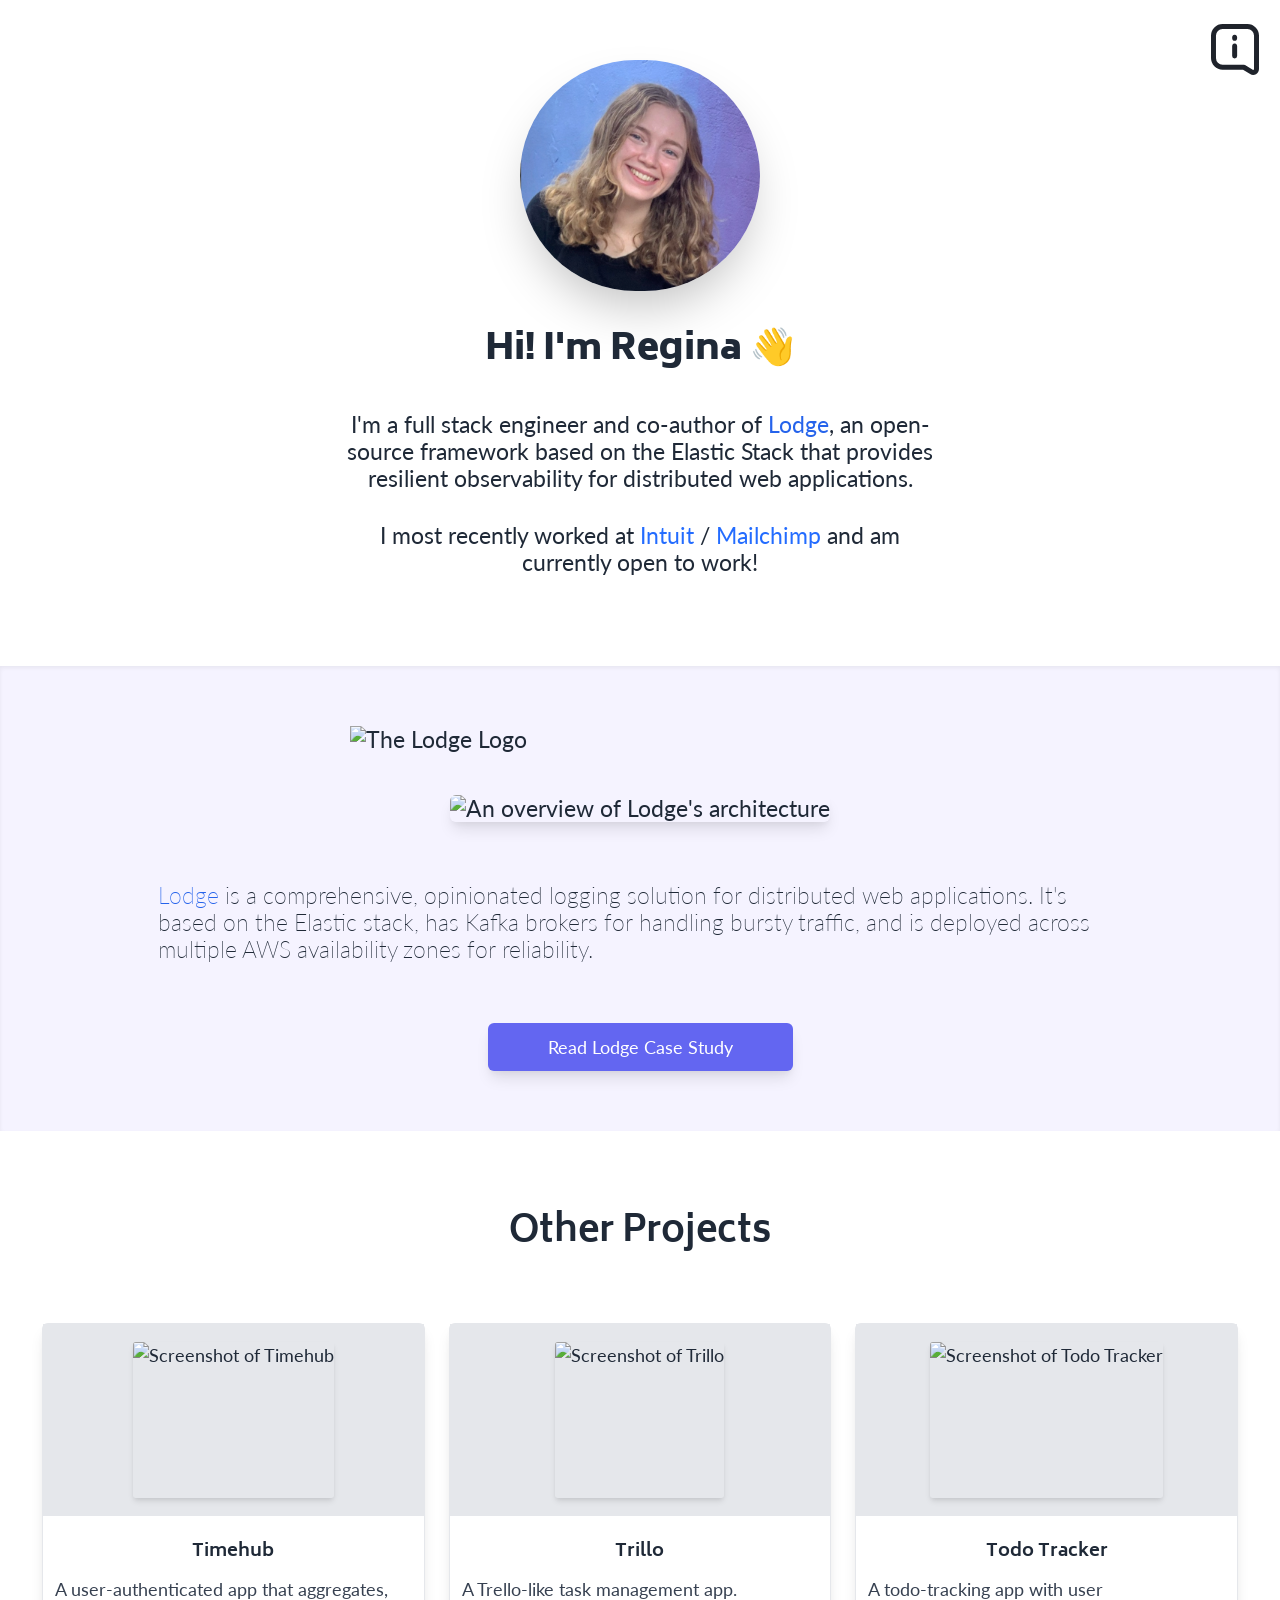
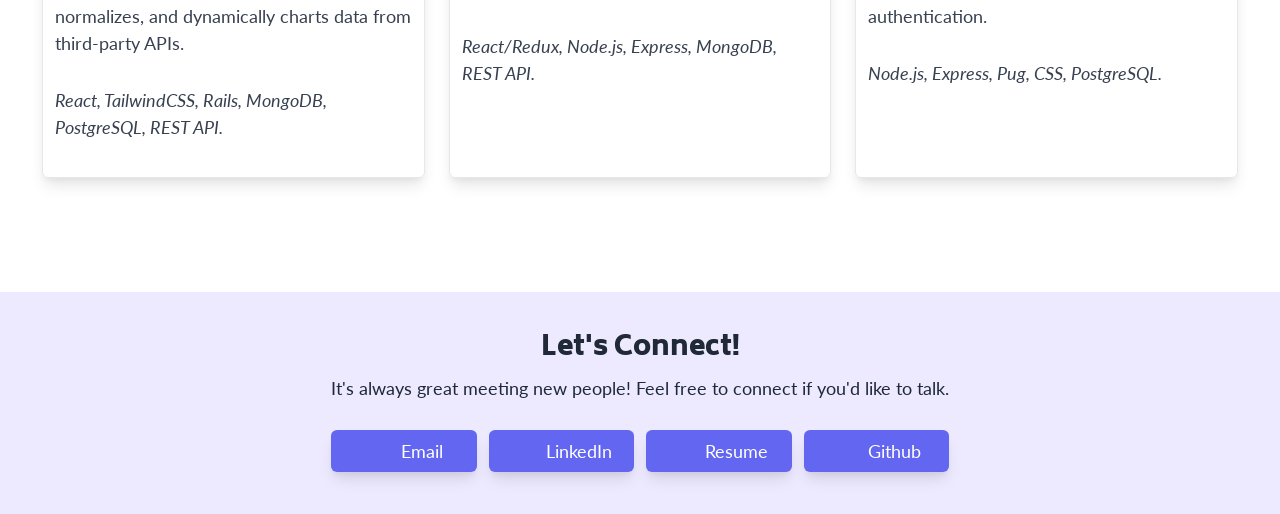
==== index.html @ 8750add6 "Updates" ====
<!doctype html><html lang="en"><head><meta charset="utf-8"/><link rel="icon" href="./favicon.ico"/><meta name="viewport" content="width=device-width,initial-scale=1"/><meta name="theme-color" content="#000000"/><meta name="description" content="Regina Donovan's personal website"/><meta property="og:title" content="Regina Donovan"/><meta property="og:description" content="Full stack engineer and co-author of Lodge."/><meta property="og:image" content="./frontpage.png"/><link rel="apple-touch-icon" href="./wave.svg"/><link rel="manifest" href="./manifest.json"/><link rel="preconnect" href="https://fonts.googleapis.com"/><link rel="preconnect" href="https://fonts.gstatic.com" crossorigin/><link href="https://fonts.googleapis.com/css2?family=Biryani:wght@200;300;400;600;700;800;900&family=Lato:ital,wght@0,400;0,900;1,400&display=swap" rel="stylesheet"/><title>Regina Donovan</title><link href="./static/css/main.b4995a9e.chunk.css" rel="stylesheet"></head><body><noscript>You need to enable JavaScript to run this app.</noscript><div id="root"></div><script>!function(e){function t(t){for(var n,i,l=t[0],f=t[1],a=t[2],c=0,s=[];c<l.length;c++)i=l[c],Object.prototype.hasOwnProperty.call(o,i)&&o[i]&&s.push(o[i][0]),o[i]=0;for(n in f)Object.prototype.hasOwnProperty.call(f,n)&&(e[n]=f[n]);for(p&&p(t);s.length;)s.shift()();return u.push.apply(u,a||[]),r()}function r(){for(var e,t=0;t<u.length;t++){for(var r=u[t],n=!0,l=1;l<r.length;l++){var f=r[l];0!==o[f]&&(n=!1)}n&&(u.splice(t--,1),e=i(i.s=r[0]))}return e}var n={},o={1:0},u=[];function i(t){if(n[t])return n[t].exports;var r=n[t]={i:t,l:!1,exports:{}};return e[t].call(r.exports,r,r.exports,i),r.l=!0,r.exports}i.m=e,i.c=n,i.d=function(e,t,r){i.o(e,t)||Object.defineProperty(e,t,{enumerable:!0,get:r})},i.r=function(e){"undefined"!=typeof Symbol&&Symbol.toStringTag&&Object.defineProperty(e,Symbol.toStringTag,{value:"Module"}),Object.defineProperty(e,"__esModule",{value:!0})},i.t=function(e,t){if(1&t&&(e=i(e)),8&t)return e;if(4&t&&"object"==typeof e&&e&&e.__esModule)return e;var r=Object.create(null);if(i.r(r),Object.defineProperty(r,"default",{enumerable:!0,value:e}),2&t&&"string"!=typeof e)for(var n in e)i.d(r,n,function(t){return e[t]}.bind(null,n));return r},i.n=function(e){var t=e&&e.__esModule?function(){return e.default}:function(){return e};return i.d(t,"a",t),t},i.o=function(e,t){return Object.prototype.hasOwnProperty.call(e,t)},i.p="./";var l=this["webpackJsonpmy-website"]=this["webpackJsonpmy-website"]||[],f=l.push.bind(l);l.push=t,l=l.slice();for(var a=0;a<l.length;a++)t(l[a]);var p=f;r()}([])</script><script src="./static/js/2.69c8352d.chunk.js"></script><script src="./static/js/main.b5d89f6e.chunk.js"></script></body></html>
---- static/css/main.b4995a9e.chunk.css ----
/*! tailwindcss v2.2.17 | MIT License | https://tailwindcss.com */

/*! modern-normalize v1.1.0 | MIT License | https://github.com/sindresorhus/modern-normalize */html{-moz-tab-size:4;tab-size:4;line-height:1.15;-webkit-text-size-adjust:100%}body{margin:0;font-family:system-ui,-apple-system,"Segoe UI",Roboto,Helvetica,Arial,sans-serif,"Apple Color Emoji","Segoe UI Emoji"}hr{height:0;color:inherit}abbr[title]{-webkit-text-decoration:underline dotted;text-decoration:underline dotted}b,strong{font-weight:bolder}code,kbd,pre,samp{font-family:ui-monospace,SFMono-Regular,Consolas,"Liberation Mono",Menlo,monospace;font-size:1em}small{font-size:80%}sub,sup{font-size:75%;line-height:0;position:relative;vertical-align:baseline}sub{bottom:-.25em}sup{top:-.5em}table{text-indent:0;border-color:inherit}button,input,optgroup,select,textarea{font-family:inherit;font-size:100%;line-height:1.15;margin:0}button,select{text-transform:none}button{-webkit-appearance:button}::-moz-focus-inner{border-style:none;padding:0}legend{padding:0}progress{vertical-align:baseline}::-webkit-inner-spin-button,::-webkit-outer-spin-button{height:auto}::-webkit-search-decoration{-webkit-appearance:none}::-webkit-file-upload-button{-webkit-appearance:button;font:inherit}summary{display:list-item}blockquote,dd,dl,figure,h1,h2,h3,h4,h5,h6,hr,p,pre{margin:0}button{background-color:transparent;background-image:none}fieldset,ol,ul{margin:0;padding:0}ol,ul{list-style:none}html{font-family:ui-sans-serif,system-ui,-apple-system,BlinkMacSystemFont,"Segoe UI",Roboto,"Helvetica Neue",Arial,"Noto Sans",sans-serif,"Apple Color Emoji","Segoe UI Emoji","Segoe UI Symbol","Noto Color Emoji";line-height:1.5}body{font-family:inherit;line-height:inherit}*,:after,:before{box-sizing:border-box;border:0 solid}hr{border-top-width:1px}img{border-style:solid}textarea{resize:vertical}input:-ms-input-placeholder,textarea:-ms-input-placeholder{opacity:1;color:#9ca3af}input::placeholder,textarea::placeholder{opacity:1;color:#9ca3af}button{cursor:pointer}table{border-collapse:collapse}h1,h2,h3,h4,h5,h6{font-size:inherit;font-weight:inherit}a{color:inherit;text-decoration:inherit}button,input,optgroup,select,textarea{padding:0;line-height:inherit;color:inherit}code,kbd,pre,samp{font-family:ui-monospace,SFMono-Regular,Menlo,Monaco,Consolas,"Liberation Mono","Courier New",monospace}audio,canvas,embed,iframe,img,object,svg,video{display:block;vertical-align:middle}img,video{max-width:100%;height:auto}*,:after,:before{--tw-border-opacity:1;border-color:rgba(229,231,235,var(--tw-border-opacity))}code{font-size:.875rem;line-height:1.25rem;padding:.25rem .375rem;--tw-bg-opacity:1;background-color:rgba(243,244,246,var(--tw-bg-opacity));border-radius:.25rem}.fixed{position:fixed}.relative{position:relative}.top-8{top:2rem}.top-20{top:5rem}.right-8{right:2rem}.z-0{z-index:0}.z-50{z-index:50}.mx-12{margin-left:3rem;margin-right:3rem}.mx-14{margin-left:3.5rem;margin-right:3.5rem}.my-14{margin-top:3.5rem;margin-bottom:3.5rem}.mt-8{margin-top:2rem}.mt-10{margin-top:2.5rem}.mt-14{margin-top:3.5rem}.mt-20{margin-top:5rem}.mr-2{margin-right:.5rem}.mb-4{margin-bottom:1rem}.mb-10{margin-bottom:2.5rem}.mb-14{margin-bottom:3.5rem}.mb-20{margin-bottom:5rem}.mb-24{margin-bottom:6rem}.inline-block{display:inline-block}.inline{display:inline}.flex{display:flex}.table{display:table}.grid{display:grid}.h-16{height:4rem}.h-52{height:13rem}.h-64{height:16rem}.w-10{width:2.5rem}.w-14{width:3.5rem}.w-16{width:4rem}.w-80{width:20rem}.w-10\/12{width:83.333333%}.w-full{width:100%}.max-w-screen-sm{max-width:640px}.max-w-screen-md{max-width:768px}.max-w-screen-lg{max-width:1024px}.max-w-screen-xl{max-width:1280px}.flex-1{flex:1 1 0%}.transform{--tw-translate-x:0;--tw-translate-y:0;--tw-rotate:0;--tw-skew-x:0;--tw-skew-y:0;--tw-scale-x:1;--tw-scale-y:1;transform:translateX(var(--tw-translate-x)) translateY(var(--tw-translate-y)) rotate(var(--tw-rotate)) skewX(var(--tw-skew-x)) skewY(var(--tw-skew-y)) scaleX(var(--tw-scale-x)) scaleY(var(--tw-scale-y))}.translate-y-0{--tw-translate-y:0px}.-translate-y-2{--tw-translate-y:-0.5rem}.-translate-y-96{--tw-translate-y:-24rem}.rotate-0{--tw-rotate:0deg}.rotate-6{--tw-rotate:6deg}.-rotate-12{--tw-rotate:-12deg}.scale-90{--tw-scale-x:.9;--tw-scale-y:.9}.scale-105{--tw-scale-x:1.05;--tw-scale-y:1.05}.scale-110{--tw-scale-x:1.1;--tw-scale-y:1.1}@keyframes spin{to{transform:rotate(1turn)}}@keyframes ping{75%,to{transform:scale(2);opacity:0}}@keyframes pulse{50%{opacity:.5}}@keyframes bounce{0%,to{transform:translateY(-25%);animation-timing-function:cubic-bezier(.8,0,1,1)}50%{transform:none;animation-timing-function:cubic-bezier(0,0,.2,1)}}.cursor-default{cursor:default}.cursor-pointer{cursor:pointer}.grid-cols-1{grid-template-columns:repeat(1,minmax(0,1fr))}.grid-cols-2{grid-template-columns:repeat(2,minmax(0,1fr))}.grid-rows-2{grid-template-rows:repeat(2,minmax(0,1fr))}.flex-col{flex-direction:column}.items-center{align-items:center}.justify-center{justify-content:center}.gap-4{gap:1rem}.gap-8{gap:2rem}.overflow-hidden{overflow:hidden}.rounded{border-radius:.25rem}.rounded-lg{border-radius:.5rem}.rounded-full{border-radius:9999px}.border{border-width:1px}.bg-gray-200{--tw-bg-opacity:1;background-color:rgba(229,231,235,var(--tw-bg-opacity))}.bg-gray-800{--tw-bg-opacity:1;background-color:rgba(31,41,55,var(--tw-bg-opacity))}.bg-indigo-500{--tw-bg-opacity:1;background-color:rgba(99,102,241,var(--tw-bg-opacity))}.bg-purple-50{--tw-bg-opacity:1;background-color:rgba(245,243,255,var(--tw-bg-opacity))}.bg-purple-100{--tw-bg-opacity:1;background-color:rgba(237,233,254,var(--tw-bg-opacity))}.hover\:bg-indigo-500:hover{--tw-bg-opacity:1;background-color:rgba(99,102,241,var(--tw-bg-opacity))}.hover\:bg-indigo-600:hover{--tw-bg-opacity:1;background-color:rgba(79,70,229,var(--tw-bg-opacity))}.hover\:bg-indigo-700:hover{--tw-bg-opacity:1;background-color:rgba(67,56,202,var(--tw-bg-opacity))}.object-cover{object-fit:cover}.p-1{padding:.25rem}.p-6{padding:1.5rem}.px-4{padding-left:1rem;padding-right:1rem}.px-10{padding-left:2.5rem;padding-right:2.5rem}.px-14{padding-left:3.5rem;padding-right:3.5rem}.py-3{padding-top:.75rem;padding-bottom:.75rem}.py-4{padding-top:1rem;padding-bottom:1rem}.py-14{padding-top:3.5rem;padding-bottom:3.5rem}.pt-20{padding-top:5rem}.pb-4{padding-bottom:1rem}.pb-8{padding-bottom:2rem}.pb-10{padding-bottom:2.5rem}.pb-14{padding-bottom:3.5rem}.pb-20{padding-bottom:5rem}.text-left{text-align:left}.text-center{text-align:center}.text-2xl{font-size:1.5rem;line-height:2rem}.text-3xl{font-size:1.875rem;line-height:2.25rem}.text-4xl{font-size:2.25rem;line-height:2.5rem}.text-5xl{font-size:3rem;line-height:1}.font-extralight{font-weight:200}.font-bold{font-weight:700}.font-black{font-weight:900}.italic{font-style:italic}.leading-9{line-height:2.25rem}.text-white{--tw-text-opacity:1;color:rgba(255,255,255,var(--tw-text-opacity))}.text-gray-700{--tw-text-opacity:1;color:rgba(55,65,81,var(--tw-text-opacity))}.text-gray-800{--tw-text-opacity:1;color:rgba(31,41,55,var(--tw-text-opacity))}.text-blue-600{--tw-text-opacity:1;color:rgba(37,99,235,var(--tw-text-opacity))}.hover\:text-blue-800:hover{--tw-text-opacity:1;color:rgba(30,64,175,var(--tw-text-opacity))}*,:after,:before{--tw-shadow:0 0 transparent}.shadow-md{--tw-shadow:0 4px 6px -1px rgba(0,0,0,0.1),0 2px 4px -1px rgba(0,0,0,0.06)}.shadow-lg,.shadow-md{box-shadow:var(--tw-ring-offset-shadow,0 0 transparent),var(--tw-ring-shadow,0 0 transparent),var(--tw-shadow)}.shadow-lg{--tw-shadow:0 10px 15px -3px rgba(0,0,0,0.1),0 4px 6px -2px rgba(0,0,0,0.05)}.shadow-2xl{--tw-shadow:0 25px 50px -12px rgba(0,0,0,0.25)}.shadow-2xl,.shadow-inner{box-shadow:var(--tw-ring-offset-shadow,0 0 transparent),var(--tw-ring-shadow,0 0 transparent),var(--tw-shadow)}.shadow-inner{--tw-shadow:inset 0 2px 4px 0 rgba(0,0,0,0.06)}*,:after,:before{--tw-ring-inset:var(--tw-empty,/*!*/ /*!*/);--tw-ring-offset-width:0px;--tw-ring-offset-color:#fff;--tw-ring-color:rgba(59,130,246,0.5);--tw-ring-offset-shadow:0 0 transparent;--tw-ring-shadow:0 0 transparent}.transition{transition-property:background-color,border-color,color,fill,stroke,opacity,box-shadow,transform,filter,-webkit-backdrop-filter;transition-property:background-color,border-color,color,fill,stroke,opacity,box-shadow,transform,filter,backdrop-filter;transition-property:background-color,border-color,color,fill,stroke,opacity,box-shadow,transform,filter,backdrop-filter,-webkit-backdrop-filter;transition-timing-function:cubic-bezier(.4,0,.2,1);transition-duration:.15s}.delay-100{transition-delay:.1s}.duration-100{transition-duration:.1s}.duration-150{transition-duration:.15s}.duration-200{transition-duration:.2s}.duration-300{transition-duration:.3s}.duration-500{transition-duration:.5s}.ease-out{transition-timing-function:cubic-bezier(0,0,.2,1)}.ease-in-out{transition-timing-function:cubic-bezier(.4,0,.2,1)}.intuit{color:#236cff}.intuit:hover{color:#1a54c9}html{font-size:12px}body{font-family:"Lato",sans-serif}h1,h2,h3,h4,h5,h6{font-family:"Biryani",sans-serif}@media (min-width:768px){.md\:grid-cols-2{grid-template-columns:repeat(2,minmax(0,1fr))}}@media (min-width:1024px){.lg\:grid-cols-3{grid-template-columns:repeat(3,minmax(0,1fr))}}@media (min-width:1280px){.xl\:mt-20{margin-top:5rem}.xl\:max-w-screen-lg{max-width:1024px}.xl\:grid-cols-4{grid-template-columns:repeat(4,minmax(0,1fr))}.xl\:grid-rows-1{grid-template-rows:repeat(1,minmax(0,1fr))}.xl\:px-20{padding-left:5rem;padding-right:5rem}}
/*# sourceMappingURL=main.b4995a9e.chunk.css.map */
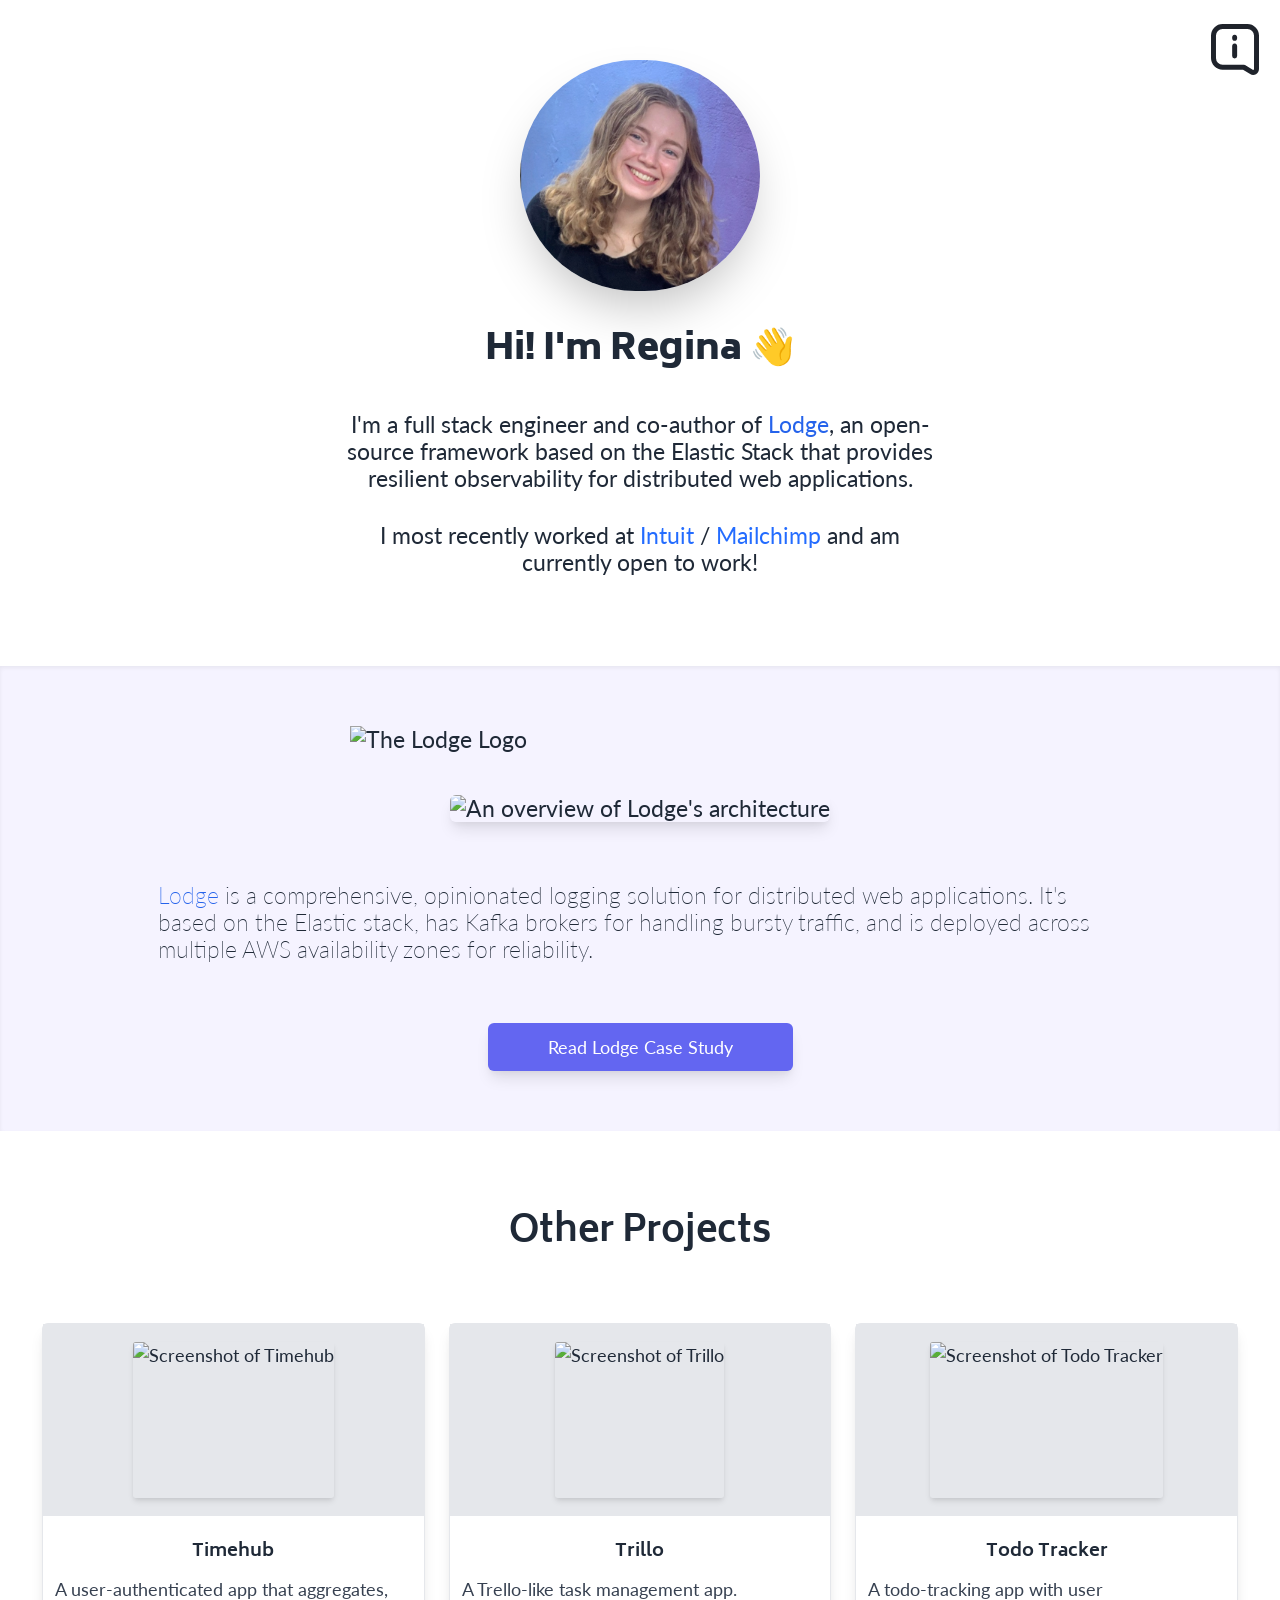
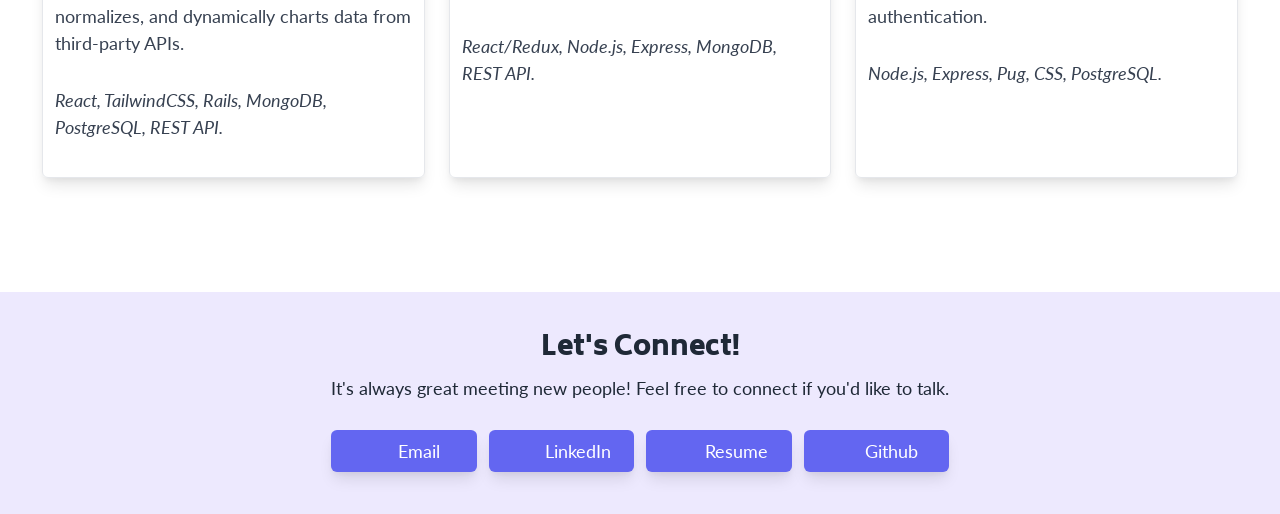
==== commit a112cb2b: "Updates" ====
--- a/index.html
+++ b/index.html
@@ -1 +1 @@
-<!doctype html><html lang="en"><head><meta charset="utf-8"/><link rel="icon" href="./favicon.ico"/><meta name="viewport" content="width=device-width,initial-scale=1"/><meta name="theme-color" content="#000000"/><meta name="description" content="Regina Donovan's personal website"/><meta property="og:title" content="Regina Donovan"/><meta property="og:description" content="Full stack engineer and co-author of Lodge."/><meta property="og:image" content="./frontpage.png"/><link rel="apple-touch-icon" href="./wave.svg"/><link rel="manifest" href="./manifest.json"/><link rel="preconnect" href="https://fonts.googleapis.com"/><link rel="preconnect" href="https://fonts.gstatic.com" crossorigin/><link href="https://fonts.googleapis.com/css2?family=Biryani:wght@200;300;400;600;700;800;900&family=Lato:ital,wght@0,400;0,900;1,400&display=swap" rel="stylesheet"/><title>Regina Donovan</title><link href="./static/css/main.b4995a9e.chunk.css" rel="stylesheet"></head><body><noscript>You need to enable JavaScript to run this app.</noscript><div id="root"></div><script>!function(e){function t(t){for(var n,i,l=t[0],f=t[1],a=t[2],c=0,s=[];c<l.length;c++)i=l[c],Object.prototype.hasOwnProperty.call(o,i)&&o[i]&&s.push(o[i][0]),o[i]=0;for(n in f)Object.prototype.hasOwnProperty.call(f,n)&&(e[n]=f[n]);for(p&&p(t);s.length;)s.shift()();return u.push.apply(u,a||[]),r()}function r(){for(var e,t=0;t<u.length;t++){for(var r=u[t],n=!0,l=1;l<r.length;l++){var f=r[l];0!==o[f]&&(n=!1)}n&&(u.splice(t--,1),e=i(i.s=r[0]))}return e}var n={},o={1:0},u=[];function i(t){if(n[t])return n[t].exports;var r=n[t]={i:t,l:!1,exports:{}};return e[t].call(r.exports,r,r.exports,i),r.l=!0,r.exports}i.m=e,i.c=n,i.d=function(e,t,r){i.o(e,t)||Object.defineProperty(e,t,{enumerable:!0,get:r})},i.r=function(e){"undefined"!=typeof Symbol&&Symbol.toStringTag&&Object.defineProperty(e,Symbol.toStringTag,{value:"Module"}),Object.defineProperty(e,"__esModule",{value:!0})},i.t=function(e,t){if(1&t&&(e=i(e)),8&t)return e;if(4&t&&"object"==typeof e&&e&&e.__esModule)return e;var r=Object.create(null);if(i.r(r),Object.defineProperty(r,"default",{enumerable:!0,value:e}),2&t&&"string"!=typeof e)for(var n in e)i.d(r,n,function(t){return e[t]}.bind(null,n));return r},i.n=function(e){var t=e&&e.__esModule?function(){return e.default}:function(){return e};return i.d(t,"a",t),t},i.o=function(e,t){return Object.prototype.hasOwnProperty.call(e,t)},i.p="./";var l=this["webpackJsonpmy-website"]=this["webpackJsonpmy-website"]||[],f=l.push.bind(l);l.push=t,l=l.slice();for(var a=0;a<l.length;a++)t(l[a]);var p=f;r()}([])</script><script src="./static/js/2.69c8352d.chunk.js"></script><script src="./static/js/main.b5d89f6e.chunk.js"></script></body></html>+<!doctype html><html lang="en"><head><meta charset="utf-8"/><link rel="icon" href="./favicon.ico"/><meta name="viewport" content="width=device-width,initial-scale=1"/><meta name="theme-color" content="#000000"/><meta name="description" content="Regina Donovan's personal website"/><meta property="og:title" content="Regina Donovan"/><meta property="og:description" content="Full stack engineer and co-author of Lodge."/><meta property="og:image" content="./frontpage.png"/><link rel="apple-touch-icon" href="./wave.svg"/><link rel="manifest" href="./manifest.json"/><link rel="preconnect" href="https://fonts.googleapis.com"/><link rel="preconnect" href="https://fonts.gstatic.com" crossorigin/><link href="https://fonts.googleapis.com/css2?family=Biryani:wght@200;300;400;600;700;800;900&family=Lato:ital,wght@0,400;0,900;1,400&display=swap" rel="stylesheet"/><title>Regina Donovan</title><link href="./static/css/main.af8da642.chunk.css" rel="stylesheet"></head><body><noscript>You need to enable JavaScript to run this app.</noscript><div id="root"></div><script>!function(e){function t(t){for(var n,i,l=t[0],f=t[1],a=t[2],c=0,s=[];c<l.length;c++)i=l[c],Object.prototype.hasOwnProperty.call(o,i)&&o[i]&&s.push(o[i][0]),o[i]=0;for(n in f)Object.prototype.hasOwnProperty.call(f,n)&&(e[n]=f[n]);for(p&&p(t);s.length;)s.shift()();return u.push.apply(u,a||[]),r()}function r(){for(var e,t=0;t<u.length;t++){for(var r=u[t],n=!0,l=1;l<r.length;l++){var f=r[l];0!==o[f]&&(n=!1)}n&&(u.splice(t--,1),e=i(i.s=r[0]))}return e}var n={},o={1:0},u=[];function i(t){if(n[t])return n[t].exports;var r=n[t]={i:t,l:!1,exports:{}};return e[t].call(r.exports,r,r.exports,i),r.l=!0,r.exports}i.m=e,i.c=n,i.d=function(e,t,r){i.o(e,t)||Object.defineProperty(e,t,{enumerable:!0,get:r})},i.r=function(e){"undefined"!=typeof Symbol&&Symbol.toStringTag&&Object.defineProperty(e,Symbol.toStringTag,{value:"Module"}),Object.defineProperty(e,"__esModule",{value:!0})},i.t=function(e,t){if(1&t&&(e=i(e)),8&t)return e;if(4&t&&"object"==typeof e&&e&&e.__esModule)return e;var r=Object.create(null);if(i.r(r),Object.defineProperty(r,"default",{enumerable:!0,value:e}),2&t&&"string"!=typeof e)for(var n in e)i.d(r,n,function(t){return e[t]}.bind(null,n));return r},i.n=function(e){var t=e&&e.__esModule?function(){return e.default}:function(){return e};return i.d(t,"a",t),t},i.o=function(e,t){return Object.prototype.hasOwnProperty.call(e,t)},i.p="./";var l=this["webpackJsonpmy-website"]=this["webpackJsonpmy-website"]||[],f=l.push.bind(l);l.push=t,l=l.slice();for(var a=0;a<l.length;a++)t(l[a]);var p=f;r()}([])</script><script src="./static/js/2.69c8352d.chunk.js"></script><script src="./static/js/main.1274a71b.chunk.js"></script></body></html>
--- a/static/css/main.af8da642.chunk.css
+++ b/static/css/main.af8da642.chunk.css
@@ -0,0 +1,4 @@
+/*! tailwindcss v2.2.17 | MIT License | https://tailwindcss.com */
+
+/*! modern-normalize v1.1.0 | MIT License | https://github.com/sindresorhus/modern-normalize */html{-moz-tab-size:4;tab-size:4;line-height:1.15;-webkit-text-size-adjust:100%}body{margin:0;font-family:system-ui,-apple-system,"Segoe UI",Roboto,Helvetica,Arial,sans-serif,"Apple Color Emoji","Segoe UI Emoji"}hr{height:0;color:inherit}abbr[title]{-webkit-text-decoration:underline dotted;text-decoration:underline dotted}b,strong{font-weight:bolder}code,kbd,pre,samp{font-family:ui-monospace,SFMono-Regular,Consolas,"Liberation Mono",Menlo,monospace;font-size:1em}small{font-size:80%}sub,sup{font-size:75%;line-height:0;position:relative;vertical-align:baseline}sub{bottom:-.25em}sup{top:-.5em}table{text-indent:0;border-color:inherit}button,input,optgroup,select,textarea{font-family:inherit;font-size:100%;line-height:1.15;margin:0}button,select{text-transform:none}button{-webkit-appearance:button}::-moz-focus-inner{border-style:none;padding:0}legend{padding:0}progress{vertical-align:baseline}::-webkit-inner-spin-button,::-webkit-outer-spin-button{height:auto}::-webkit-search-decoration{-webkit-appearance:none}::-webkit-file-upload-button{-webkit-appearance:button;font:inherit}summary{display:list-item}blockquote,dd,dl,figure,h1,h2,h3,h4,h5,h6,hr,p,pre{margin:0}button{background-color:transparent;background-image:none}fieldset,ol,ul{margin:0;padding:0}ol,ul{list-style:none}html{font-family:ui-sans-serif,system-ui,-apple-system,BlinkMacSystemFont,"Segoe UI",Roboto,"Helvetica Neue",Arial,"Noto Sans",sans-serif,"Apple Color Emoji","Segoe UI Emoji","Segoe UI Symbol","Noto Color Emoji";line-height:1.5}body{font-family:inherit;line-height:inherit}*,:after,:before{box-sizing:border-box;border:0 solid}hr{border-top-width:1px}img{border-style:solid}textarea{resize:vertical}input:-ms-input-placeholder,textarea:-ms-input-placeholder{opacity:1;color:#9ca3af}input::placeholder,textarea::placeholder{opacity:1;color:#9ca3af}button{cursor:pointer}table{border-collapse:collapse}h1,h2,h3,h4,h5,h6{font-size:inherit;font-weight:inherit}a{color:inherit;text-decoration:inherit}button,input,optgroup,select,textarea{padding:0;line-height:inherit;color:inherit}code,kbd,pre,samp{font-family:ui-monospace,SFMono-Regular,Menlo,Monaco,Consolas,"Liberation Mono","Courier New",monospace}audio,canvas,embed,iframe,img,object,svg,video{display:block;vertical-align:middle}img,video{max-width:100%;height:auto}*,:after,:before{--tw-border-opacity:1;border-color:rgba(229,231,235,var(--tw-border-opacity))}code{font-size:.875rem;line-height:1.25rem;padding:.25rem .375rem;--tw-bg-opacity:1;background-color:rgba(243,244,246,var(--tw-bg-opacity));border-radius:.25rem}.fixed{position:fixed}.relative{position:relative}.top-8{top:2rem}.top-20{top:5rem}.right-8{right:2rem}.z-0{z-index:0}.z-50{z-index:50}.mx-12{margin-left:3rem;margin-right:3rem}.mx-14{margin-left:3.5rem;margin-right:3.5rem}.my-14{margin-top:3.5rem;margin-bottom:3.5rem}.mt-8{margin-top:2rem}.mt-10{margin-top:2.5rem}.mt-14{margin-top:3.5rem}.mt-20{margin-top:5rem}.mr-1{margin-right:.25rem}.mr-2{margin-right:.5rem}.mb-4{margin-bottom:1rem}.mb-10{margin-bottom:2.5rem}.mb-14{margin-bottom:3.5rem}.mb-20{margin-bottom:5rem}.mb-24{margin-bottom:6rem}.inline-block{display:inline-block}.inline{display:inline}.flex{display:flex}.table{display:table}.grid{display:grid}.h-16{height:4rem}.h-52{height:13rem}.h-64{height:16rem}.w-8{width:2rem}.w-10{width:2.5rem}.w-14{width:3.5rem}.w-16{width:4rem}.w-80{width:20rem}.w-10\/12{width:83.333333%}.w-full{width:100%}.max-w-screen-sm{max-width:640px}.max-w-screen-md{max-width:768px}.max-w-screen-lg{max-width:1024px}.max-w-screen-xl{max-width:1280px}.flex-1{flex:1 1 0%}.transform{--tw-translate-x:0;--tw-translate-y:0;--tw-rotate:0;--tw-skew-x:0;--tw-skew-y:0;--tw-scale-x:1;--tw-scale-y:1;transform:translateX(var(--tw-translate-x)) translateY(var(--tw-translate-y)) rotate(var(--tw-rotate)) skewX(var(--tw-skew-x)) skewY(var(--tw-skew-y)) scaleX(var(--tw-scale-x)) scaleY(var(--tw-scale-y))}.translate-y-0{--tw-translate-y:0px}.-translate-y-2{--tw-translate-y:-0.5rem}.-translate-y-96{--tw-translate-y:-24rem}.rotate-0{--tw-rotate:0deg}.rotate-6{--tw-rotate:6deg}.-rotate-12{--tw-rotate:-12deg}.scale-90{--tw-scale-x:.9;--tw-scale-y:.9}.scale-105{--tw-scale-x:1.05;--tw-scale-y:1.05}.scale-110{--tw-scale-x:1.1;--tw-scale-y:1.1}@keyframes spin{to{transform:rotate(1turn)}}@keyframes ping{75%,to{transform:scale(2);opacity:0}}@keyframes pulse{50%{opacity:.5}}@keyframes bounce{0%,to{transform:translateY(-25%);animation-timing-function:cubic-bezier(.8,0,1,1)}50%{transform:none;animation-timing-function:cubic-bezier(0,0,.2,1)}}.cursor-default{cursor:default}.cursor-pointer{cursor:pointer}.grid-cols-1{grid-template-columns:repeat(1,minmax(0,1fr))}.grid-cols-2{grid-template-columns:repeat(2,minmax(0,1fr))}.grid-rows-2{grid-template-rows:repeat(2,minmax(0,1fr))}.flex-col{flex-direction:column}.items-center{align-items:center}.justify-center{justify-content:center}.gap-4{gap:1rem}.gap-8{gap:2rem}.overflow-hidden{overflow:hidden}.rounded{border-radius:.25rem}.rounded-lg{border-radius:.5rem}.rounded-full{border-radius:9999px}.border{border-width:1px}.bg-gray-200{--tw-bg-opacity:1;background-color:rgba(229,231,235,var(--tw-bg-opacity))}.bg-gray-800{--tw-bg-opacity:1;background-color:rgba(31,41,55,var(--tw-bg-opacity))}.bg-indigo-500{--tw-bg-opacity:1;background-color:rgba(99,102,241,var(--tw-bg-opacity))}.bg-purple-50{--tw-bg-opacity:1;background-color:rgba(245,243,255,var(--tw-bg-opacity))}.bg-purple-100{--tw-bg-opacity:1;background-color:rgba(237,233,254,var(--tw-bg-opacity))}.hover\:bg-indigo-500:hover{--tw-bg-opacity:1;background-color:rgba(99,102,241,var(--tw-bg-opacity))}.hover\:bg-indigo-600:hover{--tw-bg-opacity:1;background-color:rgba(79,70,229,var(--tw-bg-opacity))}.hover\:bg-indigo-700:hover{--tw-bg-opacity:1;background-color:rgba(67,56,202,var(--tw-bg-opacity))}.object-cover{object-fit:cover}.p-1{padding:.25rem}.p-6{padding:1.5rem}.px-3{padding-left:.75rem;padding-right:.75rem}.px-4{padding-left:1rem;padding-right:1rem}.px-10{padding-left:2.5rem;padding-right:2.5rem}.px-14{padding-left:3.5rem;padding-right:3.5rem}.py-3{padding-top:.75rem;padding-bottom:.75rem}.py-4{padding-top:1rem;padding-bottom:1rem}.py-14{padding-top:3.5rem;padding-bottom:3.5rem}.pt-20{padding-top:5rem}.pb-4{padding-bottom:1rem}.pb-8{padding-bottom:2rem}.pb-10{padding-bottom:2.5rem}.pb-14{padding-bottom:3.5rem}.pb-20{padding-bottom:5rem}.text-left{text-align:left}.text-center{text-align:center}.text-2xl{font-size:1.5rem;line-height:2rem}.text-3xl{font-size:1.875rem;line-height:2.25rem}.text-4xl{font-size:2.25rem;line-height:2.5rem}.text-5xl{font-size:3rem;line-height:1}.font-extralight{font-weight:200}.font-bold{font-weight:700}.font-black{font-weight:900}.italic{font-style:italic}.leading-9{line-height:2.25rem}.text-white{--tw-text-opacity:1;color:rgba(255,255,255,var(--tw-text-opacity))}.text-gray-700{--tw-text-opacity:1;color:rgba(55,65,81,var(--tw-text-opacity))}.text-gray-800{--tw-text-opacity:1;color:rgba(31,41,55,var(--tw-text-opacity))}.text-blue-600{--tw-text-opacity:1;color:rgba(37,99,235,var(--tw-text-opacity))}.hover\:text-blue-800:hover{--tw-text-opacity:1;color:rgba(30,64,175,var(--tw-text-opacity))}*,:after,:before{--tw-shadow:0 0 transparent}.shadow-md{--tw-shadow:0 4px 6px -1px rgba(0,0,0,0.1),0 2px 4px -1px rgba(0,0,0,0.06)}.shadow-lg,.shadow-md{box-shadow:var(--tw-ring-offset-shadow,0 0 transparent),var(--tw-ring-shadow,0 0 transparent),var(--tw-shadow)}.shadow-lg{--tw-shadow:0 10px 15px -3px rgba(0,0,0,0.1),0 4px 6px -2px rgba(0,0,0,0.05)}.shadow-2xl{--tw-shadow:0 25px 50px -12px rgba(0,0,0,0.25)}.shadow-2xl,.shadow-inner{box-shadow:var(--tw-ring-offset-shadow,0 0 transparent),var(--tw-ring-shadow,0 0 transparent),var(--tw-shadow)}.shadow-inner{--tw-shadow:inset 0 2px 4px 0 rgba(0,0,0,0.06)}*,:after,:before{--tw-ring-inset:var(--tw-empty,/*!*/ /*!*/);--tw-ring-offset-width:0px;--tw-ring-offset-color:#fff;--tw-ring-color:rgba(59,130,246,0.5);--tw-ring-offset-shadow:0 0 transparent;--tw-ring-shadow:0 0 transparent}.transition{transition-property:background-color,border-color,color,fill,stroke,opacity,box-shadow,transform,filter,-webkit-backdrop-filter;transition-property:background-color,border-color,color,fill,stroke,opacity,box-shadow,transform,filter,backdrop-filter;transition-property:background-color,border-color,color,fill,stroke,opacity,box-shadow,transform,filter,backdrop-filter,-webkit-backdrop-filter;transition-timing-function:cubic-bezier(.4,0,.2,1);transition-duration:.15s}.delay-100{transition-delay:.1s}.duration-100{transition-duration:.1s}.duration-150{transition-duration:.15s}.duration-200{transition-duration:.2s}.duration-300{transition-duration:.3s}.duration-500{transition-duration:.5s}.ease-out{transition-timing-function:cubic-bezier(0,0,.2,1)}.ease-in-out{transition-timing-function:cubic-bezier(.4,0,.2,1)}.intuit{color:#236cff}.intuit:hover{color:#1a54c9}html{font-size:12px}body{font-family:"Lato",sans-serif}h1,h2,h3,h4,h5,h6{font-family:"Biryani",sans-serif}@media (min-width:768px){.md\:grid-cols-2{grid-template-columns:repeat(2,minmax(0,1fr))}}@media (min-width:1024px){.lg\:grid-cols-3{grid-template-columns:repeat(3,minmax(0,1fr))}}@media (min-width:1280px){.xl\:mt-20{margin-top:5rem}.xl\:max-w-screen-lg{max-width:1024px}.xl\:grid-cols-4{grid-template-columns:repeat(4,minmax(0,1fr))}.xl\:grid-rows-1{grid-template-rows:repeat(1,minmax(0,1fr))}.xl\:px-20{padding-left:5rem;padding-right:5rem}}
+/*# sourceMappingURL=main.af8da642.chunk.css.map */
